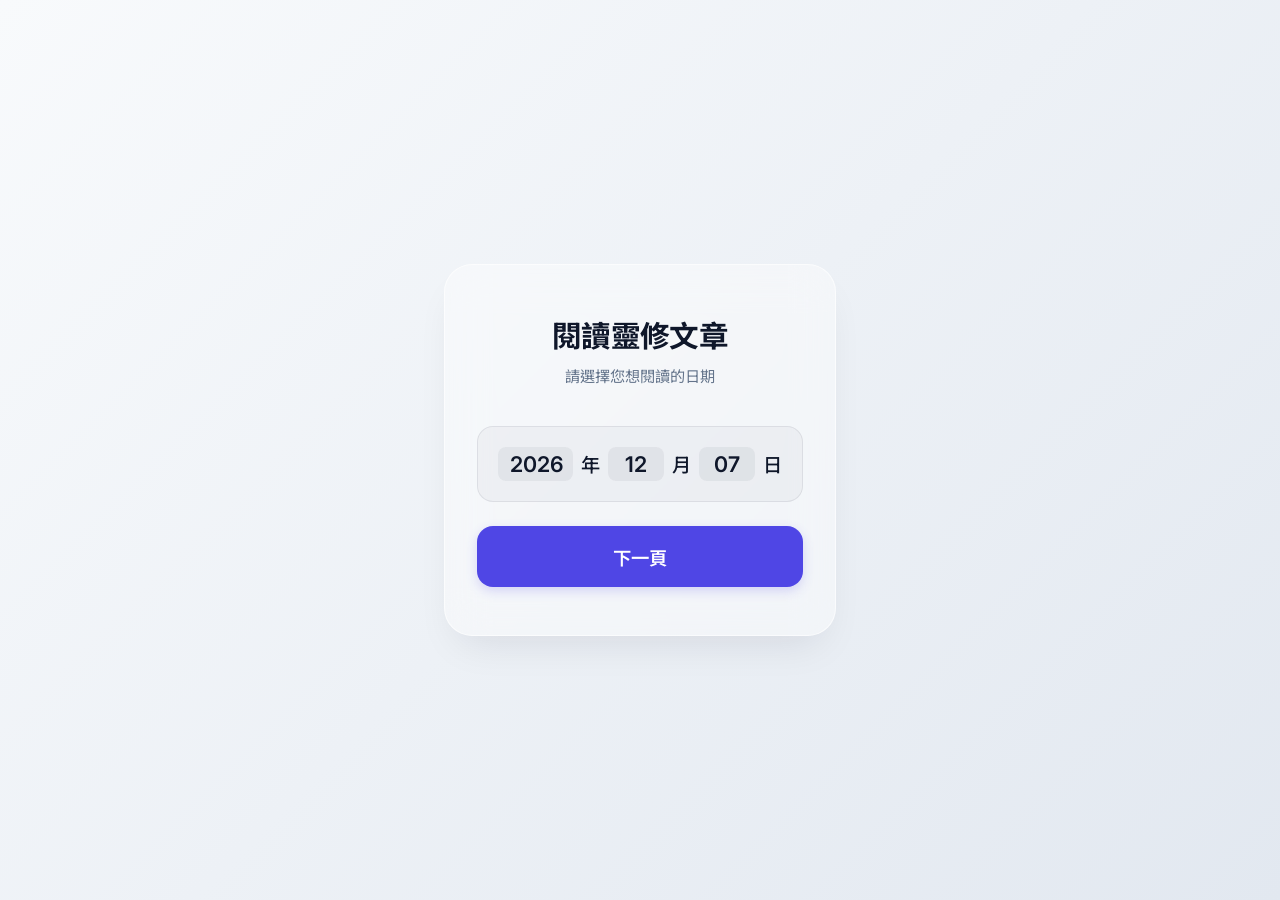
==== index.html @ 24b97f82 "Add landing page." ====
<!DOCTYPE html>
<html lang="zh-Hant">
  <head>
    <meta charset="UTF-8">
    <meta name="viewport" content="width=device-width, initial-scale=1.0, maximum-scale=1.0, user-scalable=no">
    <title>靈修文章 - 選擇日期</title>
    
    <meta name="apple-mobile-web-app-capable" content="yes">
    <meta name="apple-mobile-web-app-status-bar-style" content="black-translucent">
    <meta name="apple-mobile-web-app-title" content="靈修">
    
    <meta name="theme-color" content="#1e1b4b">
    <link rel="manifest" href="manifest.json">

    <!-- CSS is now active -->
    <link rel="stylesheet" href="styles.css">
  </head>
  <body>

    <main class="container">
      <div class="glass-card">
        <h1>閱讀靈修文章</h1>
        <p class="subtitle">請選擇您想閱讀的日期</p>
        
        <form id="dateEntryForm">
          <div class="date-picker-wrapper">
            <!-- Custom visual display of the date -->
            <div id="customDateDisplay" class="custom-display" aria-hidden="true">
              <span id="displayYear">2026</span> 年
              <span id="displayMonth">06</span> 月
              <span id="displayDay">18</span> 日
            </div>

            <!-- Invisible native date input on top -->
            <input 
              type="date" 
              id="nativeDateInput" 
              class="invisible-native-picker" 
              required
            >
          </div>
          
          <button type="submit" class="submit-btn">下一頁</button>
        </form>
      </div>
    </main>

    <script src="app.js"></script>
  </body>
</html>
---- styles.css ----
@import url('https://fonts.googleapis.com/css2?family=Inter:wght@400;500;600&family=Noto+Sans+TC:wght@400;500;700&display=swap');

:root {
  --primary-color: #4f46e5; /* Indigo 600 */
  --primary-hover: #4338ca; /* Indigo 700 */
  --bg-gradient-start: #f8fafc; /* Slate 50 */
  --bg-gradient-end: #e2e8f0; /* Slate 200 */
  --glass-bg: rgba(255, 255, 255, 0.4);
  --glass-border: rgba(255, 255, 255, 0.6);
  --text-primary: #0f172a; /* Slate 900 */
  --text-secondary: #64748b; /* Slate 500 */
  --input-bg: rgba(15, 23, 42, 0.03);
  --input-border: rgba(15, 23, 42, 0.08);
  --input-focus-border: rgba(79, 70, 229, 0.4);
}

* {
  box-sizing: border-box;
  margin: 0;
  padding: 0;
}

body {
  font-family: 'Inter', 'Noto Sans TC', sans-serif;
  background: linear-gradient(135deg, var(--bg-gradient-start), var(--bg-gradient-end));
  min-height: 100vh;
  display: flex;
  justify-content: center;
  align-items: center;
  color: var(--text-primary);
  overflow: hidden;
}

.container {
  width: 100%;
  max-width: 440px;
  padding: 1.5rem;
}

.glass-card {
  background: var(--glass-bg);
  backdrop-filter: blur(20px);
  -webkit-backdrop-filter: blur(20px);
  border: 1px solid var(--glass-border);
  border-radius: 28px;
  padding: 3rem 2rem;
  box-shadow: 0 20px 40px -15px rgba(15, 23, 42, 0.1);
  text-align: center;
}

h1 {
  font-size: 1.85rem;
  font-weight: 700;
  margin-bottom: 0.5rem;
  letter-spacing: -0.025em;
  color: var(--text-primary);
}

.subtitle {
  color: var(--text-secondary);
  font-size: 0.95rem;
  margin-bottom: 2.5rem;
}

#dateEntryForm {
  display: flex;
  flex-direction: column;
  gap: 1.5rem;
}

/* Date Picker Wrapper */
.date-picker-wrapper {
  position: relative;
  background: var(--input-bg);
  border: 1px solid var(--input-border);
  border-radius: 16px;
  transition: all 0.3s cubic-bezier(0.4, 0, 0.2, 1);
  cursor: pointer;
  overflow: hidden;
}

.date-picker-wrapper:hover {
  background: rgba(15, 23, 42, 0.05);
  border-color: rgba(15, 23, 42, 0.15);
}

/* Visually highlight when the invisible input inside is focused */
.date-picker-wrapper:focus-within {
  border-color: var(--input-focus-border);
  box-shadow: 0 0 0 4px rgba(79, 70, 229, 0.1);
  background: rgba(15, 23, 42, 0.05);
}

/* Custom Visual Display of Date */
.custom-display {
  display: flex;
  justify-content: center;
  align-items: center;
  gap: 0.5rem;
  padding: 1.25rem;
  font-size: 1.2rem;
  font-weight: 500;
  pointer-events: none; /* Let clicks pass through to the input */
  user-select: none;
}

.custom-display span {
  font-family: 'Inter', sans-serif;
  font-size: 1.35rem;
  font-weight: 600;
  color: var(--text-primary);
  background: rgba(15, 23, 42, 0.05);
  padding: 0.25rem 0.75rem;
  border-radius: 8px;
  min-width: 3.5rem;
  text-align: center;
  display: inline-block;
}

/* Invisible Native Picker */
.invisible-native-picker {
  position: absolute;
  top: 0;
  left: 0;
  width: 100%;
  height: 100%;
  opacity: 0;
  cursor: pointer;
  z-index: 2;
  font-size: 16px; /* Prevents auto-zoom on iOS */
}

/* Submit Button */
.submit-btn {
  background: var(--primary-color);
  color: #ffffff;
  border: none;
  border-radius: 16px;
  padding: 1.1rem;
  font-size: 1.15rem;
  font-weight: 600;
  font-family: inherit;
  cursor: pointer;
  transition: all 0.2s cubic-bezier(0.4, 0, 0.2, 1);
  box-shadow: 0 4px 12px rgba(79, 70, 229, 0.2);
}

.submit-btn:hover {
  background: var(--primary-hover);
  transform: translateY(-1px);
  box-shadow: 0 6px 16px rgba(79, 70, 229, 0.3);
}

.submit-btn:active {
  transform: translateY(1px);
}
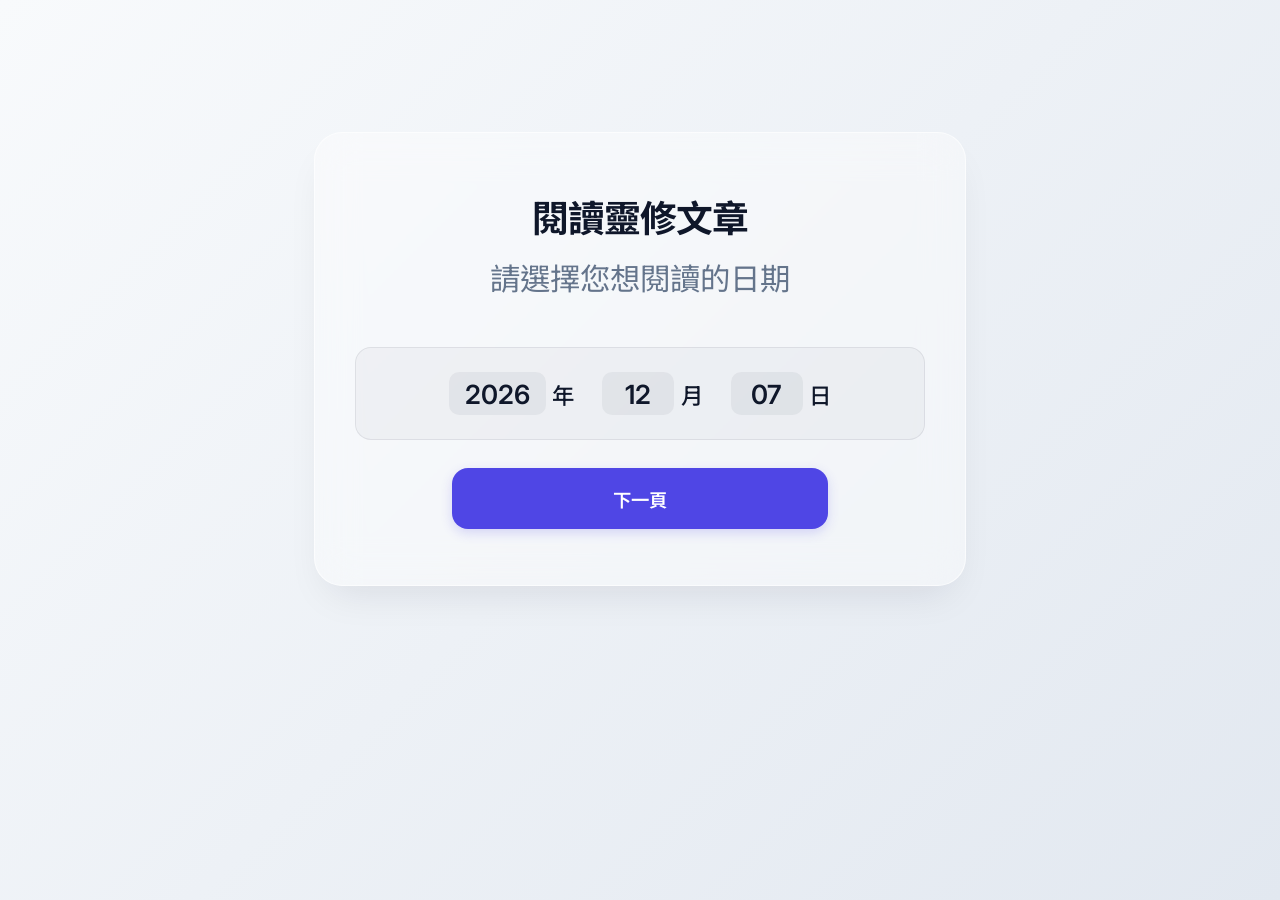
==== commit bb3c71d2: "Add fetch requests for article." ====
--- a/index.html
+++ b/index.html
@@ -26,9 +26,9 @@
           <div class="date-picker-wrapper">
             <!-- Custom visual display of the date -->
             <div id="customDateDisplay" class="custom-display" aria-hidden="true">
-              <span id="displayYear">2026</span> 年
-              <span id="displayMonth">06</span> 月
-              <span id="displayDay">18</span> 日
+              <div class="date-pair"><span id="displayYear">2026</span> 年</div>
+              <div class="date-pair"><span id="displayMonth">06</span> 月</div>
+              <div class="date-pair"><span id="displayDay">18</span> 日</div>
             </div>
 
             <!-- Invisible native date input on top -->
@@ -45,6 +45,6 @@
       </div>
     </main>
 
-    <script src="app.js"></script>
+    <script src="index.js"></script>
   </body>
 </html>
--- a/styles.css
+++ b/styles.css
@@ -26,15 +26,16 @@
   min-height: 100vh;
   display: flex;
   justify-content: center;
-  align-items: center;
+  align-items: flex-start; /* Removed vertical centering */
   color: var(--text-primary);
   overflow: hidden;
 }
 
 .container {
-  width: 100%;
-  max-width: 440px;
+  width: 70vw; /* Stretched container to 70% of screen width */
+  max-width: 700px;
   padding: 1.5rem;
+  margin-top: 12vh; /* Offset from top */
 }
 
 .glass-card {
@@ -43,29 +44,30 @@
   -webkit-backdrop-filter: blur(20px);
   border: 1px solid var(--glass-border);
   border-radius: 28px;
-  padding: 3rem 2rem;
+  padding: 3.5rem 2.5rem;
   box-shadow: 0 20px 40px -15px rgba(15, 23, 42, 0.1);
   text-align: center;
 }
 
 h1 {
-  font-size: 1.85rem;
+  font-size: 2.3rem; /* Increased heading font size */
   font-weight: 700;
-  margin-bottom: 0.5rem;
+  margin-bottom: 0.75rem;
   letter-spacing: -0.025em;
   color: var(--text-primary);
 }
 
 .subtitle {
   color: var(--text-secondary);
-  font-size: 0.95rem;
-  margin-bottom: 2.5rem;
+  font-size: 1.9rem; /* Increased to be almost the same as title */
+  font-weight: 400;
+  margin-bottom: 3rem;
 }
 
 #dateEntryForm {
   display: flex;
   flex-direction: column;
-  gap: 1.5rem;
+  gap: 1.75rem;
 }
 
 /* Date Picker Wrapper */
@@ -96,23 +98,29 @@
   display: flex;
   justify-content: center;
   align-items: center;
-  gap: 0.5rem;
-  padding: 1.25rem;
-  font-size: 1.2rem;
+  gap: 1.75rem; /* Increased spacing between each pair */
+  padding: 1.5rem;
+  font-size: 1.4rem; /* Increased relative size to balance the card */
   font-weight: 500;
   pointer-events: none; /* Let clicks pass through to the input */
   user-select: none;
 }
 
+.date-pair {
+  display: inline-flex;
+  align-items: center;
+  gap: 0.4rem; /* Reduced spacing within each pair */
+}
+
 .custom-display span {
   font-family: 'Inter', sans-serif;
-  font-size: 1.35rem;
+  font-size: 1.65rem; /* Increased numbers font size */
   font-weight: 600;
   color: var(--text-primary);
   background: rgba(15, 23, 42, 0.05);
-  padding: 0.25rem 0.75rem;
-  border-radius: 8px;
-  min-width: 3.5rem;
+  padding: 0.35rem 1rem;
+  border-radius: 10px;
+  min-width: 4.5rem; /* Stretched chips slightly */
   text-align: center;
   display: inline-block;
 }
@@ -143,6 +151,11 @@
   cursor: pointer;
   transition: all 0.2s cubic-bezier(0.4, 0, 0.2, 1);
   box-shadow: 0 4px 12px rgba(79, 70, 229, 0.2);
+  
+  /* Retain original size properties and center inside the form */
+  width: 100%;
+  max-width: 376px;
+  align-self: center;
 }
 
 .submit-btn:hover {
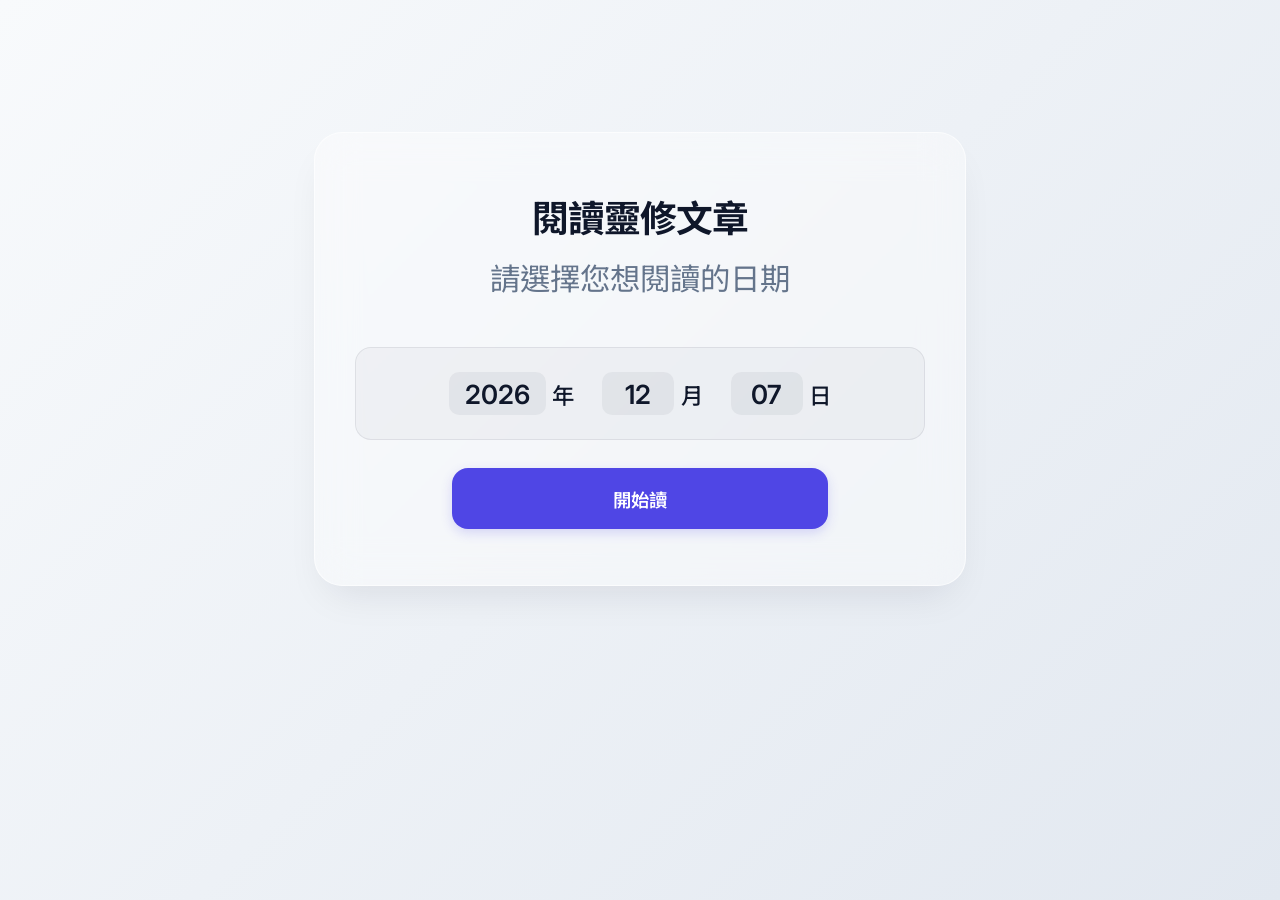
==== commit 3bd06dde: "Change button text from '下一頁' to '開始讀'" ====
--- a/index.html
+++ b/index.html
@@ -1,50 +1,47 @@
 <!DOCTYPE html>
 <html lang="zh-Hant">
-  <head>
-    <meta charset="UTF-8">
-    <meta name="viewport" content="width=device-width, initial-scale=1.0, maximum-scale=1.0, user-scalable=no">
-    <title>靈修文章 - 選擇日期</title>
-    
-    <meta name="apple-mobile-web-app-capable" content="yes">
-    <meta name="apple-mobile-web-app-status-bar-style" content="black-translucent">
-    <meta name="apple-mobile-web-app-title" content="靈修">
-    
-    <meta name="theme-color" content="#1e1b4b">
-    <link rel="manifest" href="manifest.json">
 
-    <!-- CSS is now active -->
-    <link rel="stylesheet" href="styles.css">
-  </head>
-  <body>
+<head>
+  <meta charset="UTF-8">
+  <meta name="viewport" content="width=device-width, initial-scale=1.0, maximum-scale=1.0, user-scalable=no">
+  <title>靈命日糧 - 選擇日期</title>
 
-    <main class="container">
-      <div class="glass-card">
-        <h1>閱讀靈修文章</h1>
-        <p class="subtitle">請選擇您想閱讀的日期</p>
-        
-        <form id="dateEntryForm">
-          <div class="date-picker-wrapper">
-            <!-- Custom visual display of the date -->
-            <div id="customDateDisplay" class="custom-display" aria-hidden="true">
-              <div class="date-pair"><span id="displayYear">2026</span> 年</div>
-              <div class="date-pair"><span id="displayMonth">06</span> 月</div>
-              <div class="date-pair"><span id="displayDay">18</span> 日</div>
-            </div>
+  <meta name="apple-mobile-web-app-capable" content="yes">
+  <meta name="apple-mobile-web-app-status-bar-style" content="black-translucent">
+  <meta name="apple-mobile-web-app-title" content="靈命日糧">
+  <link rel="apple-touch-icon" href="icons/icon-192.png">
 
-            <!-- Invisible native date input on top -->
-            <input 
-              type="date" 
-              id="nativeDateInput" 
-              class="invisible-native-picker" 
-              required
-            >
+  <meta name="theme-color" content="#1e1b4b">
+  <link rel="manifest" href="manifest.json">
+  <link rel="stylesheet" href="styles.css">
+</head>
+
+<body>
+
+  <main class="container">
+    <div class="glass-card">
+      <h1>閱讀靈修文章</h1>
+      <p class="subtitle">請選擇您想閱讀的日期</p>
+
+      <form id="dateEntryForm">
+        <div class="date-picker-wrapper">
+          <!-- Custom visual display of the date -->
+          <div id="customDateDisplay" class="custom-display" aria-hidden="true">
+            <div class="date-pair"><span id="displayYear">2026</span> 年</div>
+            <div class="date-pair"><span id="displayMonth">06</span> 月</div>
+            <div class="date-pair"><span id="displayDay">18</span> 日</div>
           </div>
-          
-          <button type="submit" class="submit-btn">下一頁</button>
-        </form>
-      </div>
-    </main>
 
-    <script src="index.js"></script>
-  </body>
+          <!-- Invisible native date input on top -->
+          <input type="date" id="nativeDateInput" class="invisible-native-picker" required>
+        </div>
+
+        <button type="submit" class="submit-btn">開始讀</button>
+      </form>
+    </div>
+  </main>
+
+  <script src="index.js"></script>
+</body>
+
 </html>
--- a/styles.css
+++ b/styles.css
@@ -130,7 +130,7 @@
   position: absolute;
   top: 0;
   left: 0;
-  width: 100%;
+  width: 70vw;
   height: 100%;
   opacity: 0;
   cursor: pointer;
